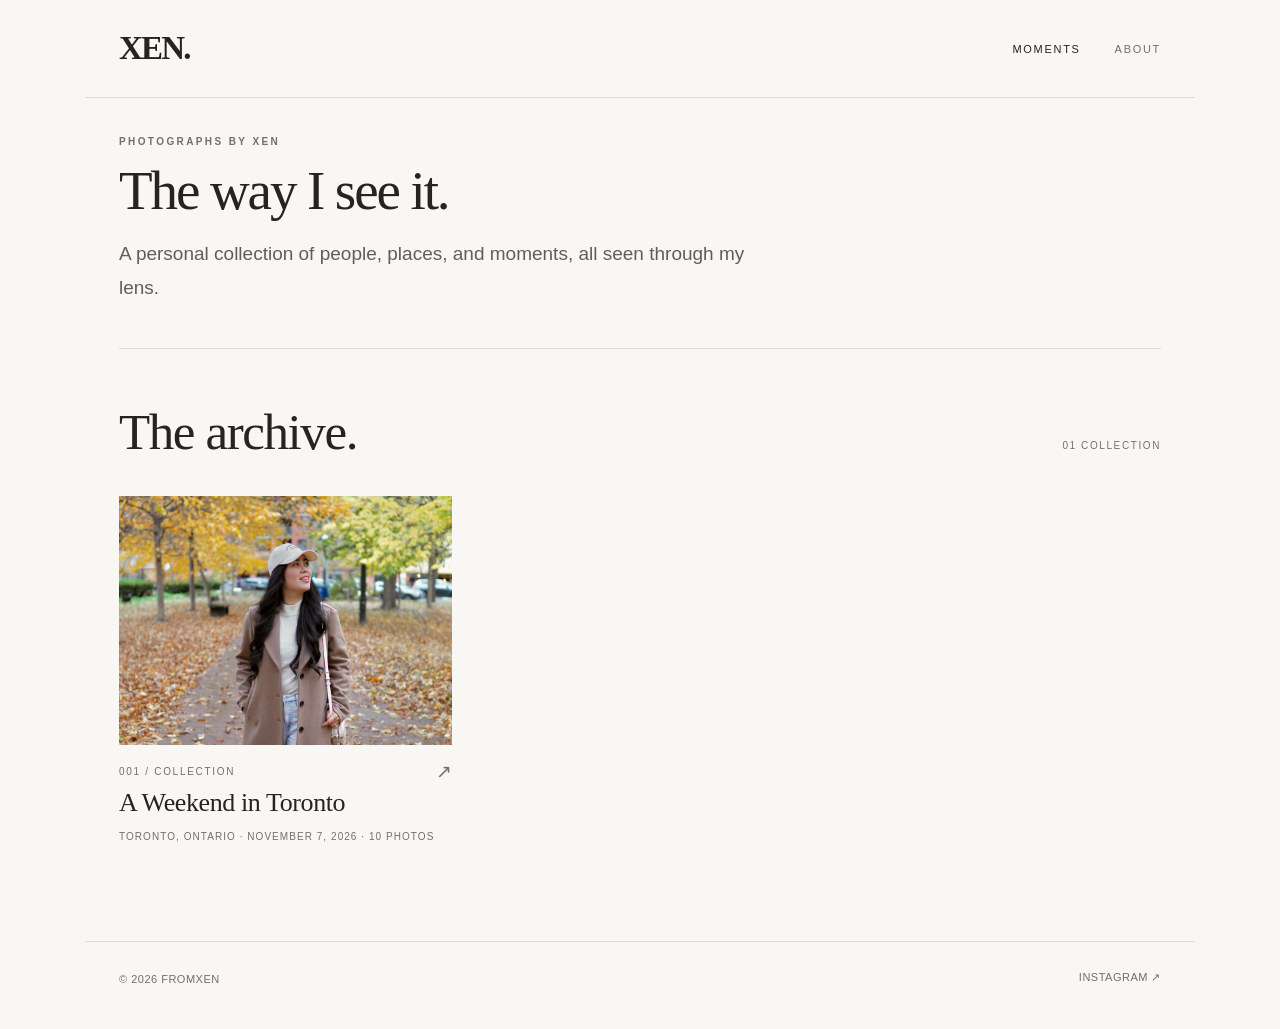
==== index.html @ 3a2e16c0 "Add files via upload" ====
<!doctype html>
<html lang="en"><head><meta charset="utf-8"><meta name="viewport" content="width=device-width, initial-scale=1">
<title>XEN. — A Collection of Moments</title>
<meta name="description" content="A personal collection of people, places, and moments, all seen through my lens.">
<link rel="canonical" href="https://fromxen.github.io/">
<meta property="og:type" content="website">
<meta property="og:site_name" content="FromXen">
<meta property="og:title" content="XEN. — A Collection of Moments">
<meta property="og:description" content="A personal collection of photographs, places, and moments by Xen.">
<meta property="og:url" content="https://fromxen.github.io/">
<meta property="og:image" content="https://fromxen.github.io/photos/xen-portrait.jpeg">
<meta property="og:image:secure_url" content="https://fromxen.github.io/photos/xen-portrait.jpeg">
<meta property="og:image:alt" content="Portrait of Xen outdoors">
<meta name="twitter:card" content="summary_large_image">
<meta name="twitter:image" content="https://fromxen.github.io/photos/xen-portrait.jpeg">
<style>
:root{--paper:#f8f7f3;--ink:#25241f;--muted:#756f67;--line:#dfdcd5;--soft:#ebe8e2}
*{box-sizing:border-box}
html{scroll-behavior:smooth}
body{margin:0;background:var(--paper);color:var(--ink);font-family:Arial,Helvetica,sans-serif;-webkit-font-smoothing:antialiased}
a{color:inherit}
a:focus-visible{outline:2px solid var(--ink);outline-offset:5px}
.site-header,.site-main,.site-footer{width:min(1110px,100%);margin-inline:auto;padding-inline:34px}
.site-header{height:98px;display:flex;align-items:center;justify-content:space-between;border-bottom:1px solid var(--line)}
.logo{font:700 33px/1 Georgia,'Times New Roman',serif;letter-spacing:-1.8px;text-decoration:none}
.nav{display:flex;align-items:center;gap:34px}.nav a{text-decoration:none;text-transform:uppercase;font-size:11px;letter-spacing:1.7px;color:var(--muted);transition:color .2s}.nav a:hover,.nav a[aria-current=page]{color:var(--ink)}
.eyebrow{font-size:10px;letter-spacing:2.4px;text-transform:uppercase;color:var(--muted);font-weight:600}
.hero{padding:38px 0 42px;border-bottom:1px solid var(--line)}.hero h1,.page-head h1{font:normal clamp(38px,4.3vw,56px)/1.13 Georgia,'Times New Roman',serif;letter-spacing:-2.1px;margin:13px 0 15px;max-width:920px}.hero p{font:normal clamp(16px,1.85vw,19px)/1.8 Arial,Helvetica,sans-serif;color:#625e57;max-width:670px;margin:0}
.section{padding:43px 0 95px}.section-head{display:flex;align-items:baseline;justify-content:space-between;gap:16px;margin-bottom:36px}.section-head h2{font:normal clamp(36px,4.3vw,51px)/1.1 Georgia,serif;letter-spacing:-1.4px;margin:12px 0 0}.archive-count{font-size:10px;color:var(--muted);letter-spacing:1.6px;text-transform:uppercase;white-space:nowrap}
.album-grid{display:grid;grid-template-columns:repeat(3,minmax(0,1fr));gap:38px 22px}.album-card{text-decoration:none;display:block;min-width:0}.album-image{width:100%;aspect-ratio:4/3;overflow:hidden;background:var(--soft)}.album-image img{display:block;width:100%;height:100%;object-fit:cover;object-position:center 30%;transition:transform .4s ease,filter .4s ease}.album-card:hover .album-image img{transform:scale(1.018);filter:brightness(.98)}.album-topline{display:flex;justify-content:space-between;align-items:center;margin-top:17px;gap:12px}.album-number{font-size:10px;color:var(--muted);letter-spacing:1.7px}.album-arrow{color:var(--muted);font-size:19px;line-height:1}.album-card h3{font:normal clamp(21px,2.2vw,26px)/1.2 Georgia,serif;letter-spacing:-.4px;margin:6px 0 10px}.meta{font-size:10px;letter-spacing:1.05px;text-transform:uppercase;color:var(--muted);line-height:1.8}
.site-footer{border-top:1px solid var(--line);padding-top:29px;padding-bottom:42px;display:flex;align-items:center;justify-content:space-between;gap:18px;color:var(--muted);font-size:11px;letter-spacing:.5px}.site-footer a{text-decoration:none;border-bottom:1px solid transparent;padding-bottom:2px}.site-footer a:hover{border-color:currentColor}
.page-head{padding:83px 0 55px}.page-head h1{font-size:clamp(49px,6.5vw,78px);margin-bottom:0}.about-layout{display:grid;grid-template-columns:minmax(0,390px) minmax(0,1fr);gap:clamp(32px,7vw,93px);align-items:center;padding-bottom:105px}.portrait{width:100%;display:block;height:auto;object-fit:contain}.about-copy{max-width:490px}.about-copy p{font-size:16px;line-height:1.95;color:#514d47;margin:0 0 23px}.about-copy p:last-child{margin-bottom:0}
.back-link{font-size:11px;letter-spacing:1px;text-decoration:none;color:var(--muted)}.back-link:hover{color:var(--ink)}.album-heading{padding:64px 0 48px}.album-heading .eyebrow{margin-top:39px}.album-heading h1{font:normal clamp(47px,6.4vw,78px)/1.1 Georgia,serif;letter-spacing:-2.7px;margin:17px 0 15px}.album-description{font-size:16px;line-height:1.8;color:#625e57;max-width:690px;margin:20px 0 0}.photo-grid{display:grid;grid-template-columns:repeat(2,minmax(0,1fr));gap:16px;padding:5px 0 100px}.photo-grid figure{margin:0;min-width:0}.photo-grid img{display:block;width:100%;height:auto;object-fit:contain}.gallery-bottom{border-top:1px solid var(--line);padding:28px 0 70px}
@media(min-width:701px) and (max-width:900px){.album-grid{grid-template-columns:repeat(2,minmax(0,1fr))}}
@media(max-width:700px){.site-header,.site-main,.site-footer{padding-inline:20px}.site-header{height:78px}.logo{font-size:29px}.nav{gap:22px}.nav a{font-size:10px;letter-spacing:1.4px}.hero{padding:27px 0 32px}.hero h1{font-size:clamp(31px,8vw,38px);letter-spacing:-1.25px;margin:12px 0 14px}.hero p{font-size:16px;line-height:1.75}.section{padding:35px 0 75px}.section-head{margin-bottom:26px}.section-head h2{font-size:36px}.archive-count{font-size:9px}.album-grid{grid-template-columns:1fr;gap:36px}.album-card h3{font-size:24px}.site-footer{align-items:flex-start;flex-direction:column;gap:13px;padding-bottom:34px}.page-head{padding:67px 0 37px}.page-head h1{letter-spacing:-2px}.about-layout{grid-template-columns:1fr;gap:34px;padding-bottom:76px}.portrait{max-width:410px}.about-copy p{font-size:15px}.album-heading{padding:42px 0 33px}.album-heading .eyebrow{margin-top:34px}.album-heading h1{letter-spacing:-1.7px}.album-description{font-size:15px}.photo-grid{grid-template-columns:minmax(0,1fr);gap:16px;padding-bottom:72px}.gallery-bottom{padding:23px 0 50px}}
@media(prefers-reduced-motion:reduce){html{scroll-behavior:auto}.album-image img{transition:none}}
</style>
</head>
<body><header class="site-header"><a class="logo" href="index.html" aria-label="FromXen homepage">XEN.</a><nav class="nav" aria-label="Main navigation"><a href="index.html#archive" aria-current="page">Moments</a><a href="about.html" >About</a></nav></header><main class="site-main">
<section class="hero" aria-labelledby="intro-heading"><div class="eyebrow">Photographs by Xen</div><h1 id="intro-heading">The way I see it.</h1><p>A personal collection of people, places, and moments, all seen through my lens.</p></section>
<section class="section" id="archive" aria-labelledby="archive-heading"><div class="section-head"><div><h2 id="archive-heading">The archive.</h2></div><span class="archive-count">01 Collection</span></div>
<div class="album-grid">
<!-- To add new collections later, copy one album-card element and update its link, photo, title, date and location. -->
<a class="album-card" href="toronto.html" aria-label="Open A Weekend in Toronto album"><div class="album-image"><img src="photos/Photo%205.jpg" alt="Cover photograph for A Weekend in Toronto" loading="lazy" decoding="async"></div><div class="album-topline"><span class="album-number">001 / COLLECTION</span><span class="album-arrow" aria-hidden="true">↗</span></div><h3>A Weekend in Toronto</h3><div class="meta">Toronto, Ontario · November 7, 2026 · 10 photos</div></a>
</div></section>
</main><footer class="site-footer"><span>© 2026 FROMXEN</span><a href="https://www.instagram.com/xenfams/" target="_blank" rel="noopener noreferrer">INSTAGRAM ↗</a></footer></body></html>
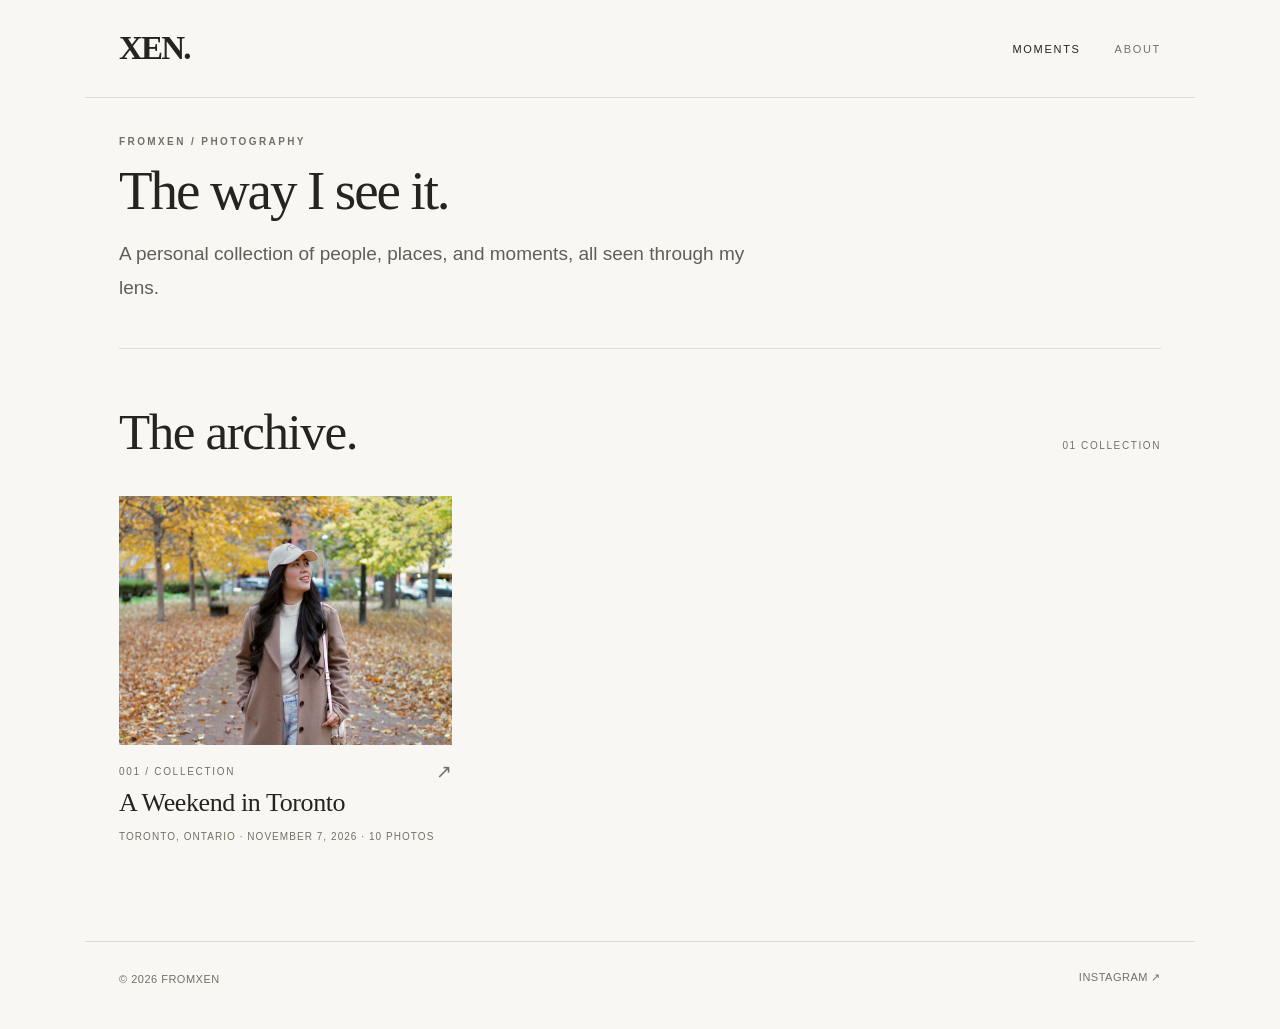
==== commit 5d52a1fc: "Add files via upload" ====
--- a/index.html
+++ b/index.html
@@ -2,6 +2,7 @@
 <html lang="en"><head><meta charset="utf-8"><meta name="viewport" content="width=device-width, initial-scale=1">
 <title>XEN. — A Collection of Moments</title>
 <meta name="description" content="A personal collection of people, places, and moments, all seen through my lens.">
+<link rel="icon" type="image/x-icon" href="favicon.ico?v=1">
 <link rel="canonical" href="https://fromxen.github.io/">
 <meta property="og:type" content="website">
 <meta property="og:site_name" content="FromXen">
@@ -37,7 +38,7 @@
 </style>
 </head>
 <body><header class="site-header"><a class="logo" href="index.html" aria-label="FromXen homepage">XEN.</a><nav class="nav" aria-label="Main navigation"><a href="index.html#archive" aria-current="page">Moments</a><a href="about.html" >About</a></nav></header><main class="site-main">
-<section class="hero" aria-labelledby="intro-heading"><div class="eyebrow">Photographs by Xen</div><h1 id="intro-heading">The way I see it.</h1><p>A personal collection of people, places, and moments, all seen through my lens.</p></section>
+<section class="hero" aria-labelledby="intro-heading"><div class="eyebrow">FromXen / Photography</div><h1 id="intro-heading">The way I see it.</h1><p>A personal collection of people, places, and moments, all seen through my lens.</p></section>
 <section class="section" id="archive" aria-labelledby="archive-heading"><div class="section-head"><div><h2 id="archive-heading">The archive.</h2></div><span class="archive-count">01 Collection</span></div>
 <div class="album-grid">
 <!-- To add new collections later, copy one album-card element and update its link, photo, title, date and location. -->
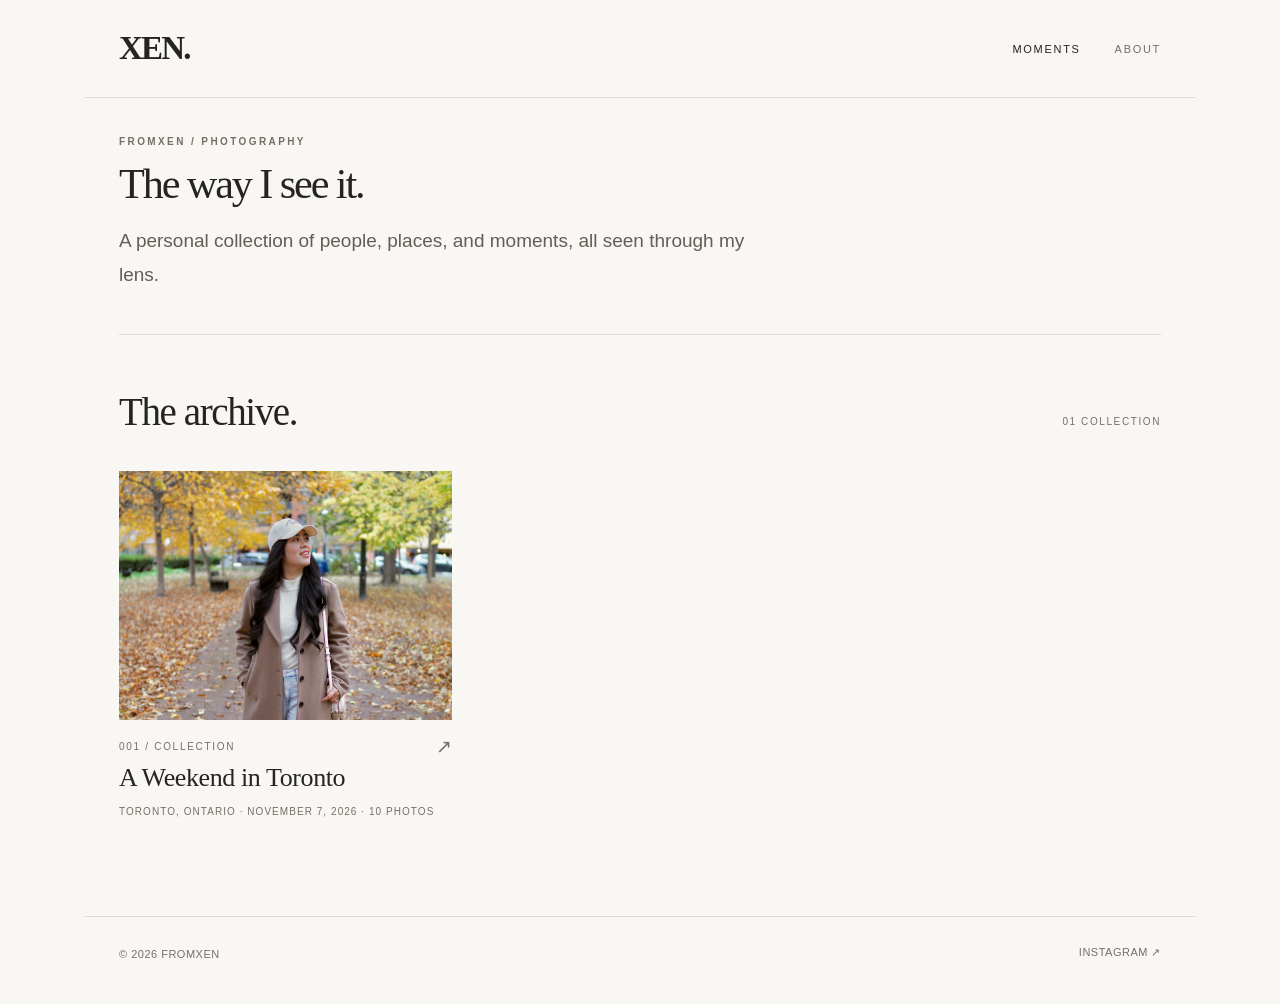
==== commit 2c8884d8: "Add files via upload" ====
--- a/index.html
+++ b/index.html
@@ -26,14 +26,14 @@
 .logo{font:700 33px/1 Georgia,'Times New Roman',serif;letter-spacing:-1.8px;text-decoration:none}
 .nav{display:flex;align-items:center;gap:34px}.nav a{text-decoration:none;text-transform:uppercase;font-size:11px;letter-spacing:1.7px;color:var(--muted);transition:color .2s}.nav a:hover,.nav a[aria-current=page]{color:var(--ink)}
 .eyebrow{font-size:10px;letter-spacing:2.4px;text-transform:uppercase;color:var(--muted);font-weight:600}
-.hero{padding:38px 0 42px;border-bottom:1px solid var(--line)}.hero h1,.page-head h1{font:normal clamp(38px,4.3vw,56px)/1.13 Georgia,'Times New Roman',serif;letter-spacing:-2.1px;margin:13px 0 15px;max-width:920px}.hero p{font:normal clamp(16px,1.85vw,19px)/1.8 Arial,Helvetica,sans-serif;color:#625e57;max-width:670px;margin:0}
-.section{padding:43px 0 95px}.section-head{display:flex;align-items:baseline;justify-content:space-between;gap:16px;margin-bottom:36px}.section-head h2{font:normal clamp(36px,4.3vw,51px)/1.1 Georgia,serif;letter-spacing:-1.4px;margin:12px 0 0}.archive-count{font-size:10px;color:var(--muted);letter-spacing:1.6px;text-transform:uppercase;white-space:nowrap}
+.hero{padding:38px 0 42px;border-bottom:1px solid var(--line)}.hero h1,.page-head h1{font:normal clamp(34px,3.3vw,44px)/1.15 Georgia,'Times New Roman',serif;letter-spacing:-2.1px;margin:13px 0 15px;max-width:920px}.hero p{font:normal clamp(16px,1.85vw,19px)/1.8 Arial,Helvetica,sans-serif;color:#625e57;max-width:670px;margin:0}
+.section{padding:43px 0 95px}.section-head{display:flex;align-items:baseline;justify-content:space-between;gap:16px;margin-bottom:36px}.section-head h2{font:normal clamp(30px,3.1vw,39px)/1.15 Georgia,serif;letter-spacing:-1.4px;margin:12px 0 0}.archive-count{font-size:10px;color:var(--muted);letter-spacing:1.6px;text-transform:uppercase;white-space:nowrap}
 .album-grid{display:grid;grid-template-columns:repeat(3,minmax(0,1fr));gap:38px 22px}.album-card{text-decoration:none;display:block;min-width:0}.album-image{width:100%;aspect-ratio:4/3;overflow:hidden;background:var(--soft)}.album-image img{display:block;width:100%;height:100%;object-fit:cover;object-position:center 30%;transition:transform .4s ease,filter .4s ease}.album-card:hover .album-image img{transform:scale(1.018);filter:brightness(.98)}.album-topline{display:flex;justify-content:space-between;align-items:center;margin-top:17px;gap:12px}.album-number{font-size:10px;color:var(--muted);letter-spacing:1.7px}.album-arrow{color:var(--muted);font-size:19px;line-height:1}.album-card h3{font:normal clamp(21px,2.2vw,26px)/1.2 Georgia,serif;letter-spacing:-.4px;margin:6px 0 10px}.meta{font-size:10px;letter-spacing:1.05px;text-transform:uppercase;color:var(--muted);line-height:1.8}
 .site-footer{border-top:1px solid var(--line);padding-top:29px;padding-bottom:42px;display:flex;align-items:center;justify-content:space-between;gap:18px;color:var(--muted);font-size:11px;letter-spacing:.5px}.site-footer a{text-decoration:none;border-bottom:1px solid transparent;padding-bottom:2px}.site-footer a:hover{border-color:currentColor}
 .page-head{padding:83px 0 55px}.page-head h1{font-size:clamp(49px,6.5vw,78px);margin-bottom:0}.about-layout{display:grid;grid-template-columns:minmax(0,390px) minmax(0,1fr);gap:clamp(32px,7vw,93px);align-items:center;padding-bottom:105px}.portrait{width:100%;display:block;height:auto;object-fit:contain}.about-copy{max-width:490px}.about-copy p{font-size:16px;line-height:1.95;color:#514d47;margin:0 0 23px}.about-copy p:last-child{margin-bottom:0}
 .back-link{font-size:11px;letter-spacing:1px;text-decoration:none;color:var(--muted)}.back-link:hover{color:var(--ink)}.album-heading{padding:64px 0 48px}.album-heading .eyebrow{margin-top:39px}.album-heading h1{font:normal clamp(47px,6.4vw,78px)/1.1 Georgia,serif;letter-spacing:-2.7px;margin:17px 0 15px}.album-description{font-size:16px;line-height:1.8;color:#625e57;max-width:690px;margin:20px 0 0}.photo-grid{display:grid;grid-template-columns:repeat(2,minmax(0,1fr));gap:16px;padding:5px 0 100px}.photo-grid figure{margin:0;min-width:0}.photo-grid img{display:block;width:100%;height:auto;object-fit:contain}.gallery-bottom{border-top:1px solid var(--line);padding:28px 0 70px}
 @media(min-width:701px) and (max-width:900px){.album-grid{grid-template-columns:repeat(2,minmax(0,1fr))}}
-@media(max-width:700px){.site-header,.site-main,.site-footer{padding-inline:20px}.site-header{height:78px}.logo{font-size:29px}.nav{gap:22px}.nav a{font-size:10px;letter-spacing:1.4px}.hero{padding:27px 0 32px}.hero h1{font-size:clamp(31px,8vw,38px);letter-spacing:-1.25px;margin:12px 0 14px}.hero p{font-size:16px;line-height:1.75}.section{padding:35px 0 75px}.section-head{margin-bottom:26px}.section-head h2{font-size:36px}.archive-count{font-size:9px}.album-grid{grid-template-columns:1fr;gap:36px}.album-card h3{font-size:24px}.site-footer{align-items:flex-start;flex-direction:column;gap:13px;padding-bottom:34px}.page-head{padding:67px 0 37px}.page-head h1{letter-spacing:-2px}.about-layout{grid-template-columns:1fr;gap:34px;padding-bottom:76px}.portrait{max-width:410px}.about-copy p{font-size:15px}.album-heading{padding:42px 0 33px}.album-heading .eyebrow{margin-top:34px}.album-heading h1{letter-spacing:-1.7px}.album-description{font-size:15px}.photo-grid{grid-template-columns:minmax(0,1fr);gap:16px;padding-bottom:72px}.gallery-bottom{padding:23px 0 50px}}
+@media(max-width:700px){.site-header,.site-main,.site-footer{padding-inline:20px}.site-header{height:78px}.logo{font-size:29px}.nav{gap:22px}.nav a{font-size:10px;letter-spacing:1.4px}.hero{padding:27px 0 32px}.hero h1{font-size:clamp(28px,7.5vw,34px);letter-spacing:-1.25px;margin:12px 0 14px}.hero p{font-size:16px;line-height:1.75}.section{padding:35px 0 75px}.section-head{margin-bottom:26px}.section-head h2{font-size:30px}.archive-count{font-size:9px}.album-grid{grid-template-columns:1fr;gap:36px}.album-card h3{font-size:24px}.site-footer{align-items:flex-start;flex-direction:column;gap:13px;padding-bottom:34px}.page-head{padding:67px 0 37px}.page-head h1{letter-spacing:-2px}.about-layout{grid-template-columns:1fr;gap:34px;padding-bottom:76px}.portrait{max-width:410px}.about-copy p{font-size:15px}.album-heading{padding:42px 0 33px}.album-heading .eyebrow{margin-top:34px}.album-heading h1{letter-spacing:-1.7px}.album-description{font-size:15px}.photo-grid{grid-template-columns:minmax(0,1fr);gap:16px;padding-bottom:72px}.gallery-bottom{padding:23px 0 50px}}
 @media(prefers-reduced-motion:reduce){html{scroll-behavior:auto}.album-image img{transition:none}}
 </style>
 </head>
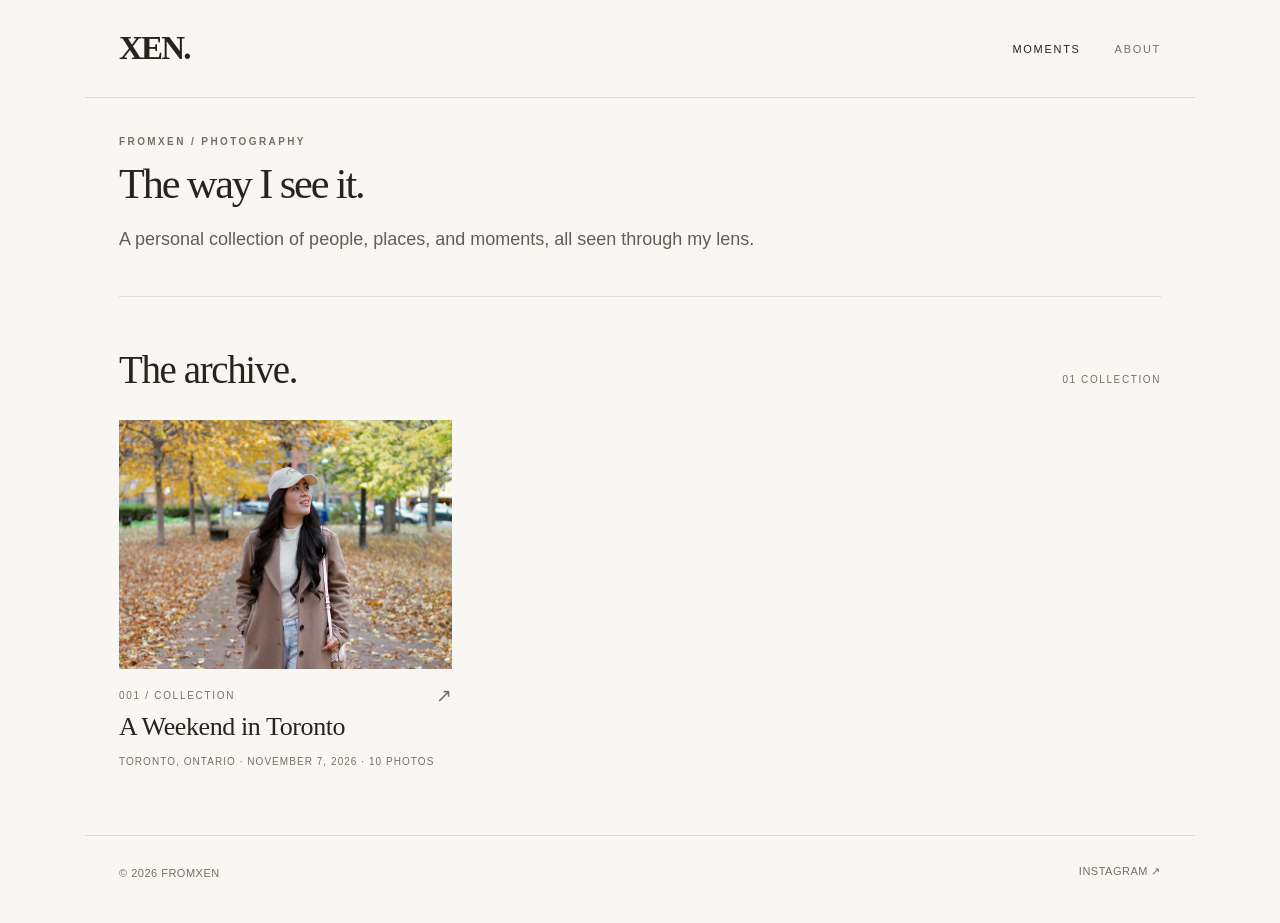
==== commit 16ed0ec5: "Add files via upload" ====
--- a/index.html
+++ b/index.html
@@ -26,14 +26,14 @@
 .logo{font:700 33px/1 Georgia,'Times New Roman',serif;letter-spacing:-1.8px;text-decoration:none}
 .nav{display:flex;align-items:center;gap:34px}.nav a{text-decoration:none;text-transform:uppercase;font-size:11px;letter-spacing:1.7px;color:var(--muted);transition:color .2s}.nav a:hover,.nav a[aria-current=page]{color:var(--ink)}
 .eyebrow{font-size:10px;letter-spacing:2.4px;text-transform:uppercase;color:var(--muted);font-weight:600}
-.hero{padding:38px 0 42px;border-bottom:1px solid var(--line)}.hero h1,.page-head h1{font:normal clamp(34px,3.3vw,44px)/1.15 Georgia,'Times New Roman',serif;letter-spacing:-2.1px;margin:13px 0 15px;max-width:920px}.hero p{font:normal clamp(16px,1.85vw,19px)/1.8 Arial,Helvetica,sans-serif;color:#625e57;max-width:670px;margin:0}
-.section{padding:43px 0 95px}.section-head{display:flex;align-items:baseline;justify-content:space-between;gap:16px;margin-bottom:36px}.section-head h2{font:normal clamp(30px,3.1vw,39px)/1.15 Georgia,serif;letter-spacing:-1.4px;margin:12px 0 0}.archive-count{font-size:10px;color:var(--muted);letter-spacing:1.6px;text-transform:uppercase;white-space:nowrap}
+.hero{padding:38px 0 42px;border-bottom:1px solid var(--line)}.hero h1,.page-head h1{font:normal clamp(34px,3.3vw,44px)/1.15 Georgia,'Times New Roman',serif;letter-spacing:-2.1px;margin:13px 0 15px;max-width:920px}.hero p{font:normal clamp(16px,1.85vw,18px)/1.7 Arial,Helvetica,sans-serif;color:#625e57;max-width:760px;margin:0}
+.section{padding:39px 0 64px}.section-head{display:flex;align-items:baseline;justify-content:space-between;gap:16px;margin-bottom:27px}.section-head h2{font:normal clamp(30px,3.1vw,39px)/1.15 Georgia,serif;letter-spacing:-1.4px;margin:12px 0 0}.archive-count{font-size:10px;color:var(--muted);letter-spacing:1.6px;text-transform:uppercase;white-space:nowrap}
 .album-grid{display:grid;grid-template-columns:repeat(3,minmax(0,1fr));gap:38px 22px}.album-card{text-decoration:none;display:block;min-width:0}.album-image{width:100%;aspect-ratio:4/3;overflow:hidden;background:var(--soft)}.album-image img{display:block;width:100%;height:100%;object-fit:cover;object-position:center 30%;transition:transform .4s ease,filter .4s ease}.album-card:hover .album-image img{transform:scale(1.018);filter:brightness(.98)}.album-topline{display:flex;justify-content:space-between;align-items:center;margin-top:17px;gap:12px}.album-number{font-size:10px;color:var(--muted);letter-spacing:1.7px}.album-arrow{color:var(--muted);font-size:19px;line-height:1}.album-card h3{font:normal clamp(21px,2.2vw,26px)/1.2 Georgia,serif;letter-spacing:-.4px;margin:6px 0 10px}.meta{font-size:10px;letter-spacing:1.05px;text-transform:uppercase;color:var(--muted);line-height:1.8}
 .site-footer{border-top:1px solid var(--line);padding-top:29px;padding-bottom:42px;display:flex;align-items:center;justify-content:space-between;gap:18px;color:var(--muted);font-size:11px;letter-spacing:.5px}.site-footer a{text-decoration:none;border-bottom:1px solid transparent;padding-bottom:2px}.site-footer a:hover{border-color:currentColor}
-.page-head{padding:83px 0 55px}.page-head h1{font-size:clamp(49px,6.5vw,78px);margin-bottom:0}.about-layout{display:grid;grid-template-columns:minmax(0,390px) minmax(0,1fr);gap:clamp(32px,7vw,93px);align-items:center;padding-bottom:105px}.portrait{width:100%;display:block;height:auto;object-fit:contain}.about-copy{max-width:490px}.about-copy p{font-size:16px;line-height:1.95;color:#514d47;margin:0 0 23px}.about-copy p:last-child{margin-bottom:0}
-.back-link{font-size:11px;letter-spacing:1px;text-decoration:none;color:var(--muted)}.back-link:hover{color:var(--ink)}.album-heading{padding:64px 0 48px}.album-heading .eyebrow{margin-top:39px}.album-heading h1{font:normal clamp(47px,6.4vw,78px)/1.1 Georgia,serif;letter-spacing:-2.7px;margin:17px 0 15px}.album-description{font-size:16px;line-height:1.8;color:#625e57;max-width:690px;margin:20px 0 0}.photo-grid{display:grid;grid-template-columns:repeat(2,minmax(0,1fr));gap:16px;padding:5px 0 100px}.photo-grid figure{margin:0;min-width:0}.photo-grid img{display:block;width:100%;height:auto;object-fit:contain}.gallery-bottom{border-top:1px solid var(--line);padding:28px 0 70px}
+.page-head{padding:38px 0 26px}.page-head h1{font-size:clamp(34px,3.3vw,44px);letter-spacing:-1.5px;margin-bottom:0}.about-layout{display:grid;grid-template-columns:minmax(0,350px) minmax(0,1fr);gap:clamp(34px,5vw,68px);align-items:start;padding-bottom:66px}.portrait{width:100%;display:block;height:auto;object-fit:contain}.about-copy{max-width:490px;padding-top:8px}.about-copy p{font-size:16px;line-height:1.8;color:#514d47;margin:0 0 22px}.about-copy p:last-child{margin-bottom:0}
+.back-link{font-size:11px;letter-spacing:1px;text-decoration:none;color:var(--muted)}.back-link:hover{color:var(--ink)}.album-heading{padding:40px 0 31px}.album-heading .eyebrow{margin-top:30px}.album-heading h1{font:normal clamp(34px,3.3vw,44px)/1.15 Georgia,serif;letter-spacing:-1.5px;margin:12px 0 13px}.album-description{font-size:16px;line-height:1.75;color:#625e57;max-width:690px;margin:16px 0 0}.photo-grid{display:grid;grid-template-columns:repeat(2,minmax(0,1fr));gap:16px;padding:5px 0 66px}.photo-grid figure{margin:0;min-width:0}.photo-grid img{display:block;width:100%;height:auto;object-fit:contain}.gallery-bottom{border-top:1px solid var(--line);padding:28px 0 70px}
 @media(min-width:701px) and (max-width:900px){.album-grid{grid-template-columns:repeat(2,minmax(0,1fr))}}
-@media(max-width:700px){.site-header,.site-main,.site-footer{padding-inline:20px}.site-header{height:78px}.logo{font-size:29px}.nav{gap:22px}.nav a{font-size:10px;letter-spacing:1.4px}.hero{padding:27px 0 32px}.hero h1{font-size:clamp(28px,7.5vw,34px);letter-spacing:-1.25px;margin:12px 0 14px}.hero p{font-size:16px;line-height:1.75}.section{padding:35px 0 75px}.section-head{margin-bottom:26px}.section-head h2{font-size:30px}.archive-count{font-size:9px}.album-grid{grid-template-columns:1fr;gap:36px}.album-card h3{font-size:24px}.site-footer{align-items:flex-start;flex-direction:column;gap:13px;padding-bottom:34px}.page-head{padding:67px 0 37px}.page-head h1{letter-spacing:-2px}.about-layout{grid-template-columns:1fr;gap:34px;padding-bottom:76px}.portrait{max-width:410px}.about-copy p{font-size:15px}.album-heading{padding:42px 0 33px}.album-heading .eyebrow{margin-top:34px}.album-heading h1{letter-spacing:-1.7px}.album-description{font-size:15px}.photo-grid{grid-template-columns:minmax(0,1fr);gap:16px;padding-bottom:72px}.gallery-bottom{padding:23px 0 50px}}
+@media(max-width:700px){.site-header,.site-main,.site-footer{padding-inline:20px}.site-header{height:78px}.logo{font-size:29px}.nav{gap:22px}.nav a{font-size:10px;letter-spacing:1.4px}.hero{padding:27px 0 32px}.hero h1{font-size:clamp(28px,7.5vw,34px);letter-spacing:-1.25px;margin:12px 0 14px}.hero p{font-size:16px;line-height:1.75}.section{padding:32px 0 57px}.section-head{margin-bottom:23px}.section-head h2{font-size:30px}.archive-count{font-size:9px}.album-grid{grid-template-columns:1fr;gap:36px}.album-card h3{font-size:24px}.site-footer{align-items:flex-start;flex-direction:column;gap:13px;padding-bottom:34px}.page-head{padding:29px 0 24px}.page-head h1{font-size:clamp(29px,7vw,34px);letter-spacing:-1px}.about-layout{grid-template-columns:1fr;gap:25px;padding-bottom:53px}.portrait{max-width:390px}.about-copy{padding-top:0}.about-copy p{font-size:15px}.album-heading{padding:30px 0 25px}.album-heading .eyebrow{margin-top:26px}.album-heading h1{font-size:clamp(29px,7vw,35px);letter-spacing:-1px}.album-description{font-size:15px}.photo-grid{grid-template-columns:minmax(0,1fr);gap:16px;padding-bottom:53px}.gallery-bottom{padding:23px 0 50px}}
 @media(prefers-reduced-motion:reduce){html{scroll-behavior:auto}.album-image img{transition:none}}
 </style>
 </head>
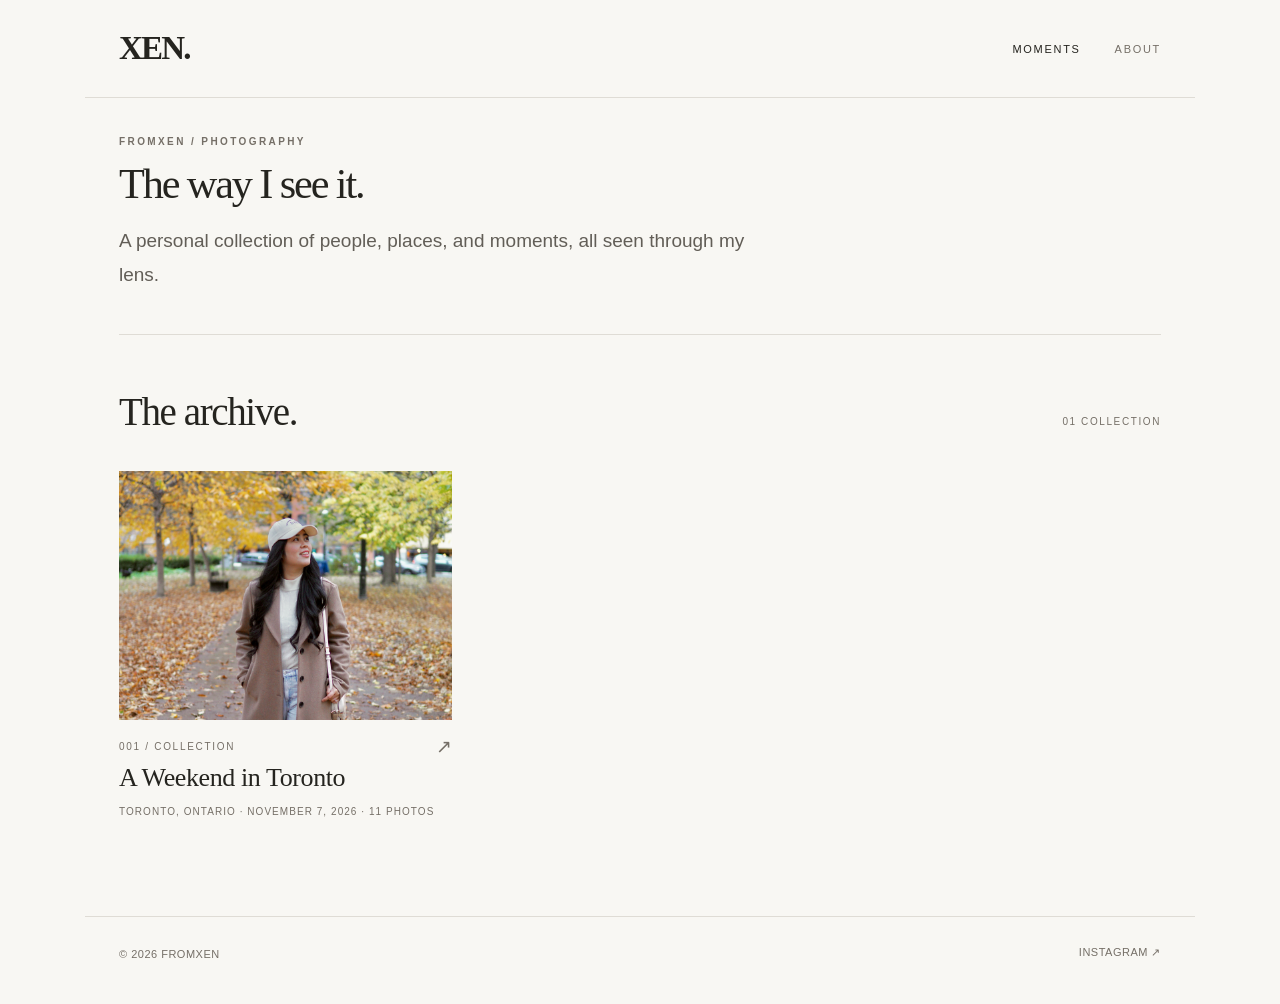
==== commit a715c920: "Add files via upload" ====
--- a/index.html
+++ b/index.html
@@ -26,14 +26,14 @@
 .logo{font:700 33px/1 Georgia,'Times New Roman',serif;letter-spacing:-1.8px;text-decoration:none}
 .nav{display:flex;align-items:center;gap:34px}.nav a{text-decoration:none;text-transform:uppercase;font-size:11px;letter-spacing:1.7px;color:var(--muted);transition:color .2s}.nav a:hover,.nav a[aria-current=page]{color:var(--ink)}
 .eyebrow{font-size:10px;letter-spacing:2.4px;text-transform:uppercase;color:var(--muted);font-weight:600}
-.hero{padding:38px 0 42px;border-bottom:1px solid var(--line)}.hero h1,.page-head h1{font:normal clamp(34px,3.3vw,44px)/1.15 Georgia,'Times New Roman',serif;letter-spacing:-2.1px;margin:13px 0 15px;max-width:920px}.hero p{font:normal clamp(16px,1.85vw,18px)/1.7 Arial,Helvetica,sans-serif;color:#625e57;max-width:760px;margin:0}
-.section{padding:39px 0 64px}.section-head{display:flex;align-items:baseline;justify-content:space-between;gap:16px;margin-bottom:27px}.section-head h2{font:normal clamp(30px,3.1vw,39px)/1.15 Georgia,serif;letter-spacing:-1.4px;margin:12px 0 0}.archive-count{font-size:10px;color:var(--muted);letter-spacing:1.6px;text-transform:uppercase;white-space:nowrap}
+.hero{padding:38px 0 42px;border-bottom:1px solid var(--line)}.hero h1,.page-head h1{font:normal clamp(34px,3.3vw,44px)/1.15 Georgia,'Times New Roman',serif;letter-spacing:-2.1px;margin:13px 0 15px;max-width:920px}.hero p{font:normal clamp(16px,1.85vw,19px)/1.8 Arial,Helvetica,sans-serif;color:#625e57;max-width:670px;margin:0}
+.section{padding:43px 0 95px}.section-head{display:flex;align-items:baseline;justify-content:space-between;gap:16px;margin-bottom:36px}.section-head h2{font:normal clamp(30px,3.1vw,39px)/1.15 Georgia,serif;letter-spacing:-1.4px;margin:12px 0 0}.archive-count{font-size:10px;color:var(--muted);letter-spacing:1.6px;text-transform:uppercase;white-space:nowrap}
 .album-grid{display:grid;grid-template-columns:repeat(3,minmax(0,1fr));gap:38px 22px}.album-card{text-decoration:none;display:block;min-width:0}.album-image{width:100%;aspect-ratio:4/3;overflow:hidden;background:var(--soft)}.album-image img{display:block;width:100%;height:100%;object-fit:cover;object-position:center 30%;transition:transform .4s ease,filter .4s ease}.album-card:hover .album-image img{transform:scale(1.018);filter:brightness(.98)}.album-topline{display:flex;justify-content:space-between;align-items:center;margin-top:17px;gap:12px}.album-number{font-size:10px;color:var(--muted);letter-spacing:1.7px}.album-arrow{color:var(--muted);font-size:19px;line-height:1}.album-card h3{font:normal clamp(21px,2.2vw,26px)/1.2 Georgia,serif;letter-spacing:-.4px;margin:6px 0 10px}.meta{font-size:10px;letter-spacing:1.05px;text-transform:uppercase;color:var(--muted);line-height:1.8}
 .site-footer{border-top:1px solid var(--line);padding-top:29px;padding-bottom:42px;display:flex;align-items:center;justify-content:space-between;gap:18px;color:var(--muted);font-size:11px;letter-spacing:.5px}.site-footer a{text-decoration:none;border-bottom:1px solid transparent;padding-bottom:2px}.site-footer a:hover{border-color:currentColor}
-.page-head{padding:38px 0 26px}.page-head h1{font-size:clamp(34px,3.3vw,44px);letter-spacing:-1.5px;margin-bottom:0}.about-layout{display:grid;grid-template-columns:minmax(0,350px) minmax(0,1fr);gap:clamp(34px,5vw,68px);align-items:start;padding-bottom:66px}.portrait{width:100%;display:block;height:auto;object-fit:contain}.about-copy{max-width:490px;padding-top:8px}.about-copy p{font-size:16px;line-height:1.8;color:#514d47;margin:0 0 22px}.about-copy p:last-child{margin-bottom:0}
-.back-link{font-size:11px;letter-spacing:1px;text-decoration:none;color:var(--muted)}.back-link:hover{color:var(--ink)}.album-heading{padding:40px 0 31px}.album-heading .eyebrow{margin-top:30px}.album-heading h1{font:normal clamp(34px,3.3vw,44px)/1.15 Georgia,serif;letter-spacing:-1.5px;margin:12px 0 13px}.album-description{font-size:16px;line-height:1.75;color:#625e57;max-width:690px;margin:16px 0 0}.photo-grid{display:grid;grid-template-columns:repeat(2,minmax(0,1fr));gap:16px;padding:5px 0 66px}.photo-grid figure{margin:0;min-width:0}.photo-grid img{display:block;width:100%;height:auto;object-fit:contain}.gallery-bottom{border-top:1px solid var(--line);padding:28px 0 70px}
+.page-head{padding:83px 0 55px}.page-head h1{font-size:clamp(49px,6.5vw,78px);margin-bottom:0}.about-layout{display:grid;grid-template-columns:minmax(0,390px) minmax(0,1fr);gap:clamp(32px,7vw,93px);align-items:center;padding-bottom:105px}.portrait{width:100%;display:block;height:auto;object-fit:contain}.about-copy{max-width:490px}.about-copy p{font-size:16px;line-height:1.95;color:#514d47;margin:0 0 23px}.about-copy p:last-child{margin-bottom:0}
+.back-link{font-size:11px;letter-spacing:1px;text-decoration:none;color:var(--muted)}.back-link:hover{color:var(--ink)}.album-heading{padding:64px 0 48px}.album-heading .eyebrow{margin-top:39px}.album-heading h1{font:normal clamp(47px,6.4vw,78px)/1.1 Georgia,serif;letter-spacing:-2.7px;margin:17px 0 15px}.album-description{font-size:16px;line-height:1.8;color:#625e57;max-width:690px;margin:20px 0 0}.photo-grid{display:grid;grid-template-columns:repeat(2,minmax(0,1fr));gap:16px;padding:5px 0 100px}.photo-grid figure{margin:0;min-width:0}.photo-grid img{display:block;width:100%;height:auto;object-fit:contain}.gallery-bottom{border-top:1px solid var(--line);padding:28px 0 70px}
 @media(min-width:701px) and (max-width:900px){.album-grid{grid-template-columns:repeat(2,minmax(0,1fr))}}
-@media(max-width:700px){.site-header,.site-main,.site-footer{padding-inline:20px}.site-header{height:78px}.logo{font-size:29px}.nav{gap:22px}.nav a{font-size:10px;letter-spacing:1.4px}.hero{padding:27px 0 32px}.hero h1{font-size:clamp(28px,7.5vw,34px);letter-spacing:-1.25px;margin:12px 0 14px}.hero p{font-size:16px;line-height:1.75}.section{padding:32px 0 57px}.section-head{margin-bottom:23px}.section-head h2{font-size:30px}.archive-count{font-size:9px}.album-grid{grid-template-columns:1fr;gap:36px}.album-card h3{font-size:24px}.site-footer{align-items:flex-start;flex-direction:column;gap:13px;padding-bottom:34px}.page-head{padding:29px 0 24px}.page-head h1{font-size:clamp(29px,7vw,34px);letter-spacing:-1px}.about-layout{grid-template-columns:1fr;gap:25px;padding-bottom:53px}.portrait{max-width:390px}.about-copy{padding-top:0}.about-copy p{font-size:15px}.album-heading{padding:30px 0 25px}.album-heading .eyebrow{margin-top:26px}.album-heading h1{font-size:clamp(29px,7vw,35px);letter-spacing:-1px}.album-description{font-size:15px}.photo-grid{grid-template-columns:minmax(0,1fr);gap:16px;padding-bottom:53px}.gallery-bottom{padding:23px 0 50px}}
+@media(max-width:700px){.site-header,.site-main,.site-footer{padding-inline:20px}.site-header{height:78px}.logo{font-size:29px}.nav{gap:22px}.nav a{font-size:10px;letter-spacing:1.4px}.hero{padding:27px 0 32px}.hero h1{font-size:clamp(28px,7.5vw,34px);letter-spacing:-1.25px;margin:12px 0 14px}.hero p{font-size:16px;line-height:1.75}.section{padding:35px 0 75px}.section-head{margin-bottom:26px}.section-head h2{font-size:30px}.archive-count{font-size:9px}.album-grid{grid-template-columns:1fr;gap:36px}.album-card h3{font-size:24px}.site-footer{align-items:flex-start;flex-direction:column;gap:13px;padding-bottom:34px}.page-head{padding:67px 0 37px}.page-head h1{letter-spacing:-2px}.about-layout{grid-template-columns:1fr;gap:34px;padding-bottom:76px}.portrait{max-width:410px}.about-copy p{font-size:15px}.album-heading{padding:42px 0 33px}.album-heading .eyebrow{margin-top:34px}.album-heading h1{letter-spacing:-1.7px}.album-description{font-size:15px}.photo-grid{grid-template-columns:minmax(0,1fr);gap:16px;padding-bottom:72px}.gallery-bottom{padding:23px 0 50px}}
 @media(prefers-reduced-motion:reduce){html{scroll-behavior:auto}.album-image img{transition:none}}
 </style>
 </head>
@@ -42,6 +42,6 @@
 <section class="section" id="archive" aria-labelledby="archive-heading"><div class="section-head"><div><h2 id="archive-heading">The archive.</h2></div><span class="archive-count">01 Collection</span></div>
 <div class="album-grid">
 <!-- To add new collections later, copy one album-card element and update its link, photo, title, date and location. -->
-<a class="album-card" href="toronto.html" aria-label="Open A Weekend in Toronto album"><div class="album-image"><img src="photos/Photo%205.jpg" alt="Cover photograph for A Weekend in Toronto" loading="lazy" decoding="async"></div><div class="album-topline"><span class="album-number">001 / COLLECTION</span><span class="album-arrow" aria-hidden="true">↗</span></div><h3>A Weekend in Toronto</h3><div class="meta">Toronto, Ontario · November 7, 2026 · 10 photos</div></a>
+<a class="album-card" href="toronto.html" aria-label="Open A Weekend in Toronto album"><div class="album-image"><img src="photos/Photo%205.jpg" alt="Cover photograph for A Weekend in Toronto" loading="lazy" decoding="async"></div><div class="album-topline"><span class="album-number">001 / COLLECTION</span><span class="album-arrow" aria-hidden="true">↗</span></div><h3>A Weekend in Toronto</h3><div class="meta">Toronto, Ontario · November 7, 2026 · 11 photos</div></a>
 </div></section>
 </main><footer class="site-footer"><span>© 2026 FROMXEN</span><a href="https://www.instagram.com/xenfams/" target="_blank" rel="noopener noreferrer">INSTAGRAM ↗</a></footer></body></html>
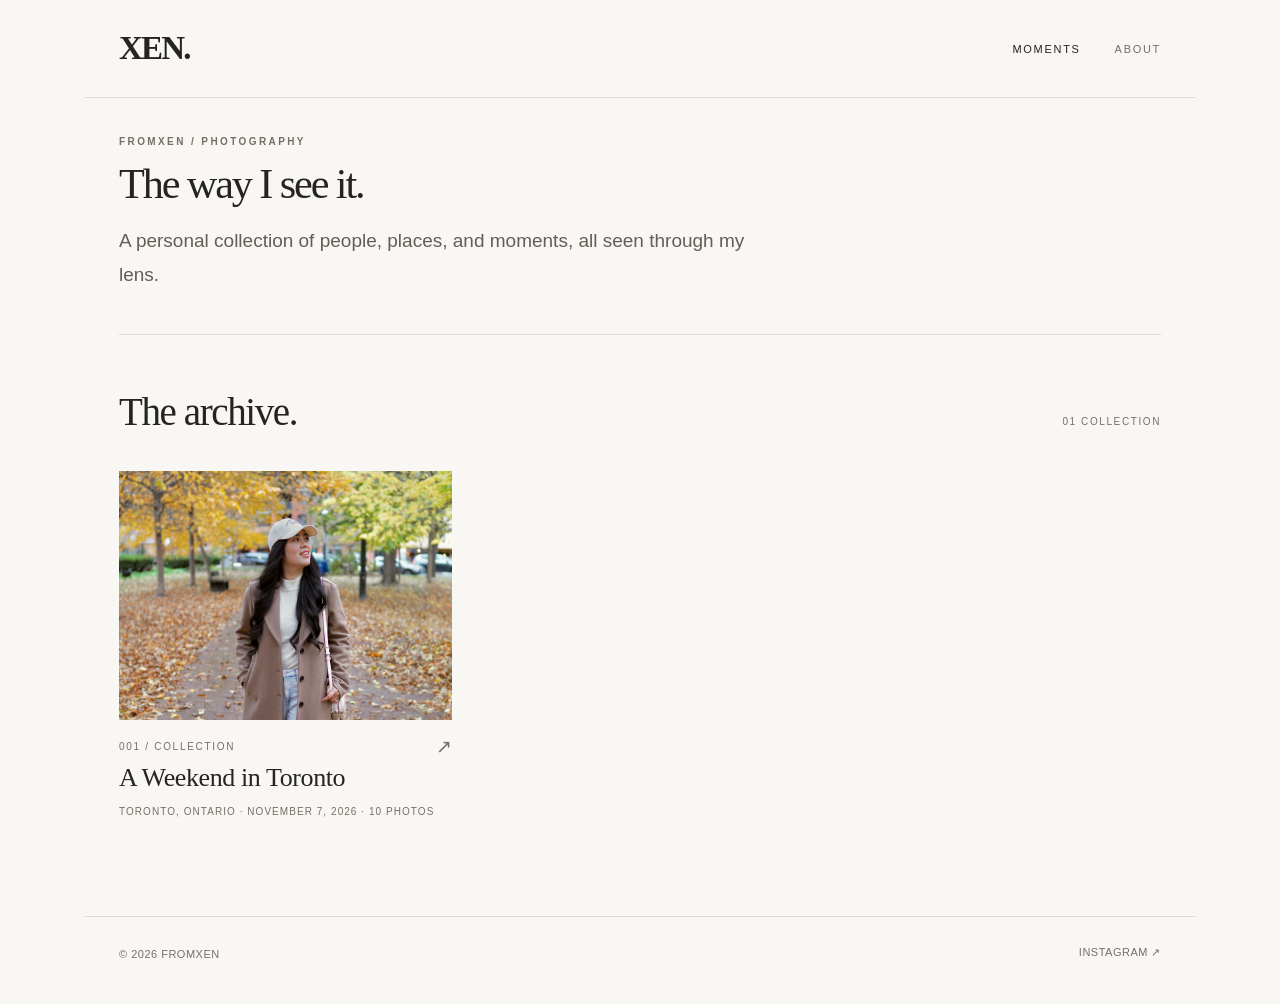
==== commit 92666c51: "Add files via upload" ====
--- a/index.html
+++ b/index.html
@@ -42,6 +42,6 @@
 <section class="section" id="archive" aria-labelledby="archive-heading"><div class="section-head"><div><h2 id="archive-heading">The archive.</h2></div><span class="archive-count">01 Collection</span></div>
 <div class="album-grid">
 <!-- To add new collections later, copy one album-card element and update its link, photo, title, date and location. -->
-<a class="album-card" href="toronto.html" aria-label="Open A Weekend in Toronto album"><div class="album-image"><img src="photos/Photo%205.jpg" alt="Cover photograph for A Weekend in Toronto" loading="lazy" decoding="async"></div><div class="album-topline"><span class="album-number">001 / COLLECTION</span><span class="album-arrow" aria-hidden="true">↗</span></div><h3>A Weekend in Toronto</h3><div class="meta">Toronto, Ontario · November 7, 2026 · 11 photos</div></a>
+<a class="album-card" href="toronto.html" aria-label="Open A Weekend in Toronto album"><div class="album-image"><img src="photos/collection-001/Photo%205.jpg" alt="Cover photograph for A Weekend in Toronto" loading="lazy" decoding="async"></div><div class="album-topline"><span class="album-number">001 / COLLECTION</span><span class="album-arrow" aria-hidden="true">↗</span></div><h3>A Weekend in Toronto</h3><div class="meta">Toronto, Ontario · November 7, 2026 · 10 photos</div></a>
 </div></section>
 </main><footer class="site-footer"><span>© 2026 FROMXEN</span><a href="https://www.instagram.com/xenfams/" target="_blank" rel="noopener noreferrer">INSTAGRAM ↗</a></footer></body></html>
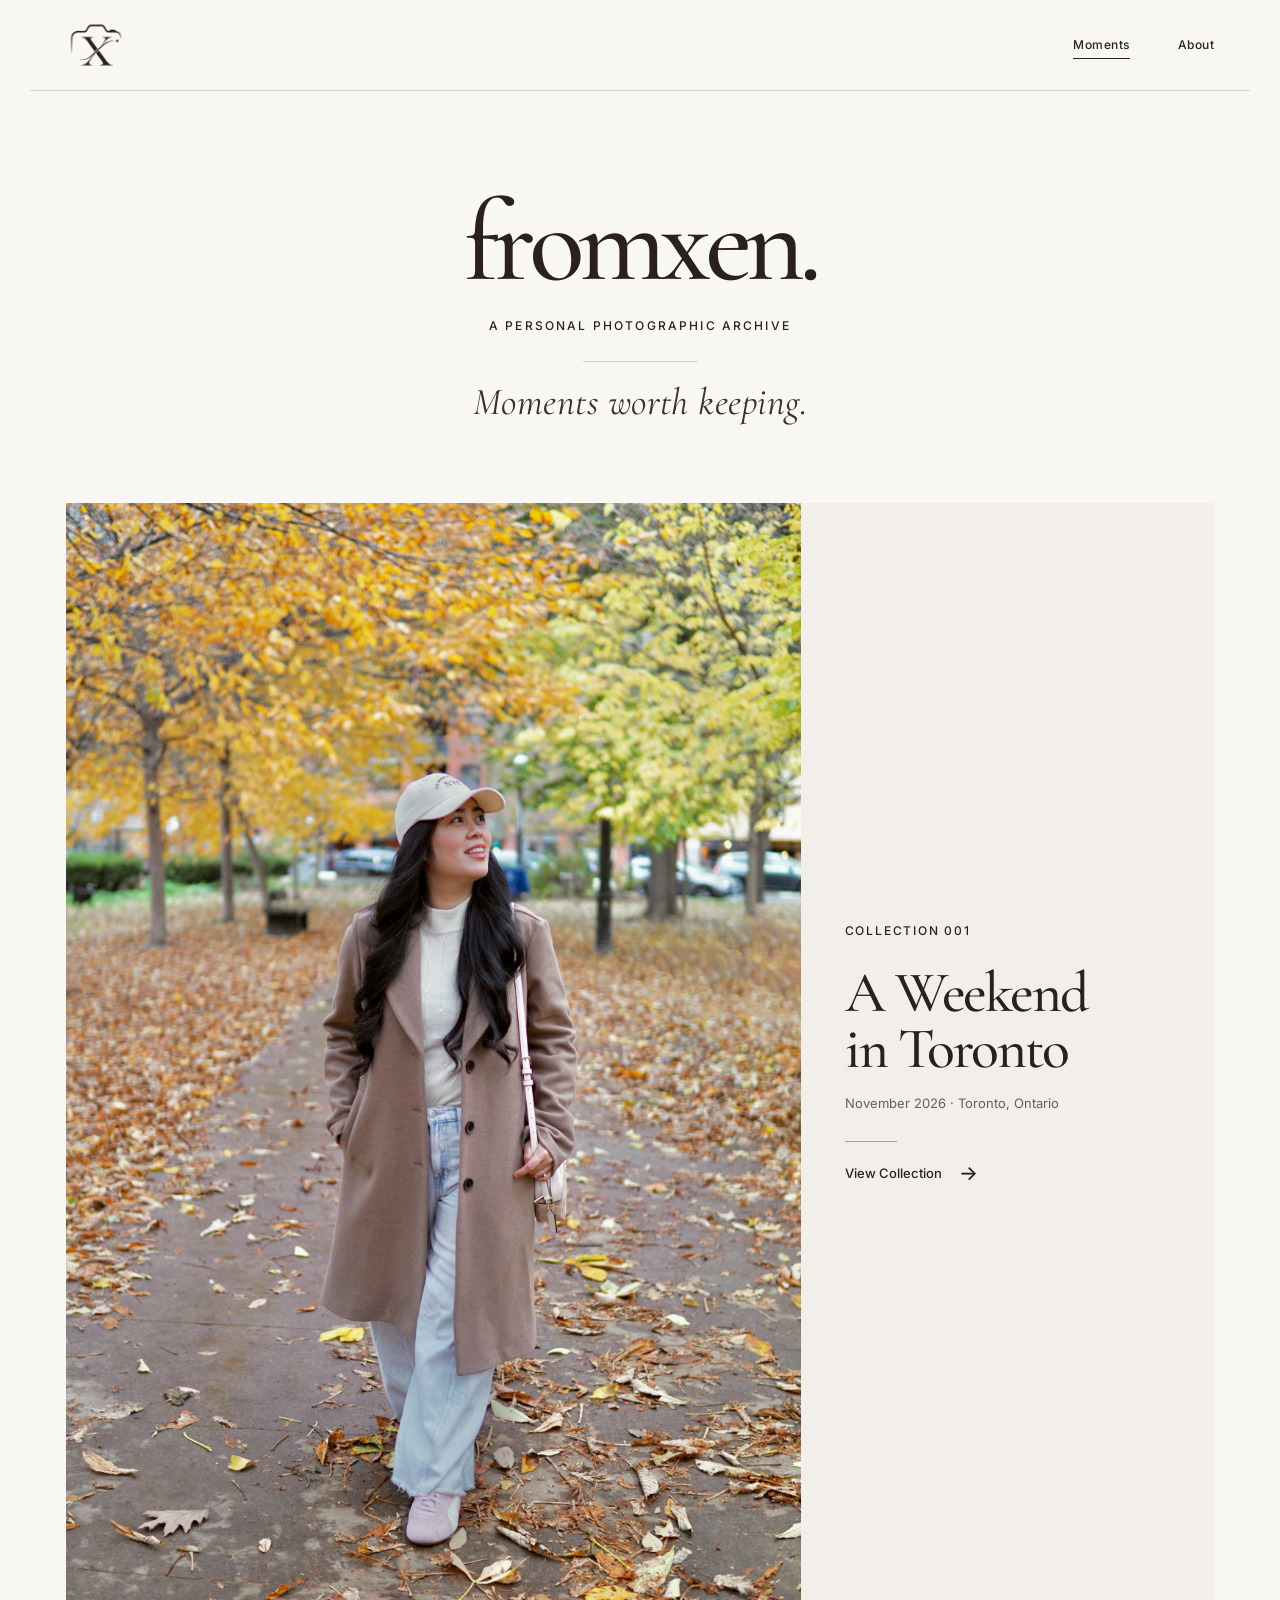
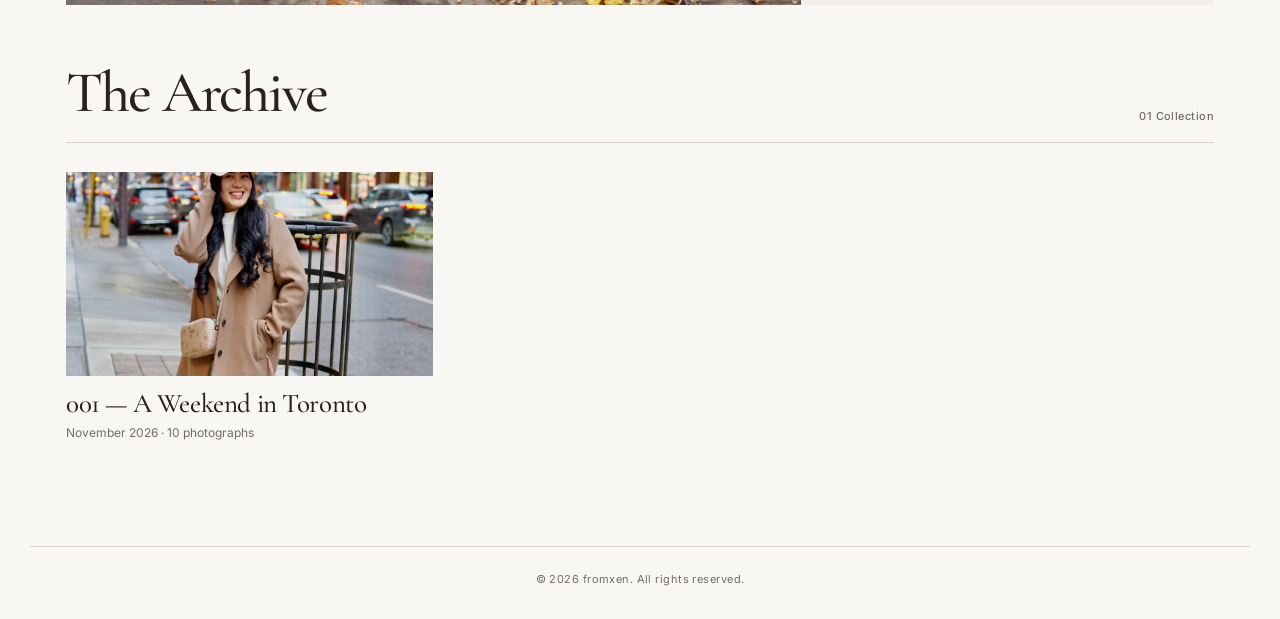
==== commit a052dc79: "Add files via upload" ====
--- a/index.html
+++ b/index.html
@@ -1,47 +1,67 @@
 <!doctype html>
-<html lang="en"><head><meta charset="utf-8"><meta name="viewport" content="width=device-width, initial-scale=1">
-<title>XEN. — A Collection of Moments</title>
-<meta name="description" content="A personal collection of people, places, and moments, all seen through my lens.">
-<link rel="icon" type="image/x-icon" href="favicon.ico?v=1">
+<html lang="en">
+<head>
+<meta charset="utf-8">
+<meta name="viewport" content="width=device-width, initial-scale=1">
+<meta name="theme-color" content="#f8f7f3">
+<title>fromxen. — Moments worth keeping.</title>
+<meta name="description" content="A personal photographic archive by Xen. People, places, and moments worth keeping.">
 <link rel="canonical" href="https://fromxen.github.io/">
+<link rel="icon" type="image/png" sizes="64x64" href="fromxen-favicon.png?v=2">
+<link rel="preconnect" href="https://fonts.googleapis.com">
+<link rel="preconnect" href="https://fonts.gstatic.com" crossorigin>
+<link href="https://fonts.googleapis.com/css2?family=Cormorant+Garamond:wght@400;500;600&family=Inter:wght@400;500;600&display=swap" rel="stylesheet">
+<link rel="stylesheet" href="styles.css?v=2">
 <meta property="og:type" content="website">
-<meta property="og:site_name" content="FromXen">
-<meta property="og:title" content="XEN. — A Collection of Moments">
-<meta property="og:description" content="A personal collection of photographs, places, and moments by Xen.">
+<meta property="og:site_name" content="fromxen.">
+<meta property="og:title" content="fromxen. — Moments worth keeping.">
+<meta property="og:description" content="A personal photographic archive by Xen. People, places, and moments worth keeping.">
 <meta property="og:url" content="https://fromxen.github.io/">
-<meta property="og:image" content="https://fromxen.github.io/photos/xen-portrait.jpeg">
-<meta property="og:image:secure_url" content="https://fromxen.github.io/photos/xen-portrait.jpeg">
-<meta property="og:image:alt" content="Portrait of Xen outdoors">
+<meta property="og:image" content="https://fromxen.github.io/photos/toronto-social.jpg">
 <meta name="twitter:card" content="summary_large_image">
-<meta name="twitter:image" content="https://fromxen.github.io/photos/xen-portrait.jpeg">
-<style>
-:root{--paper:#f8f7f3;--ink:#25241f;--muted:#756f67;--line:#dfdcd5;--soft:#ebe8e2}
-*{box-sizing:border-box}
-html{scroll-behavior:smooth}
-body{margin:0;background:var(--paper);color:var(--ink);font-family:Arial,Helvetica,sans-serif;-webkit-font-smoothing:antialiased}
-a{color:inherit}
-a:focus-visible{outline:2px solid var(--ink);outline-offset:5px}
-.site-header,.site-main,.site-footer{width:min(1110px,100%);margin-inline:auto;padding-inline:34px}
-.site-header{height:98px;display:flex;align-items:center;justify-content:space-between;border-bottom:1px solid var(--line)}
-.logo{font:700 33px/1 Georgia,'Times New Roman',serif;letter-spacing:-1.8px;text-decoration:none}
-.nav{display:flex;align-items:center;gap:34px}.nav a{text-decoration:none;text-transform:uppercase;font-size:11px;letter-spacing:1.7px;color:var(--muted);transition:color .2s}.nav a:hover,.nav a[aria-current=page]{color:var(--ink)}
-.eyebrow{font-size:10px;letter-spacing:2.4px;text-transform:uppercase;color:var(--muted);font-weight:600}
-.hero{padding:38px 0 42px;border-bottom:1px solid var(--line)}.hero h1,.page-head h1{font:normal clamp(34px,3.3vw,44px)/1.15 Georgia,'Times New Roman',serif;letter-spacing:-2.1px;margin:13px 0 15px;max-width:920px}.hero p{font:normal clamp(16px,1.85vw,19px)/1.8 Arial,Helvetica,sans-serif;color:#625e57;max-width:670px;margin:0}
-.section{padding:43px 0 95px}.section-head{display:flex;align-items:baseline;justify-content:space-between;gap:16px;margin-bottom:36px}.section-head h2{font:normal clamp(30px,3.1vw,39px)/1.15 Georgia,serif;letter-spacing:-1.4px;margin:12px 0 0}.archive-count{font-size:10px;color:var(--muted);letter-spacing:1.6px;text-transform:uppercase;white-space:nowrap}
-.album-grid{display:grid;grid-template-columns:repeat(3,minmax(0,1fr));gap:38px 22px}.album-card{text-decoration:none;display:block;min-width:0}.album-image{width:100%;aspect-ratio:4/3;overflow:hidden;background:var(--soft)}.album-image img{display:block;width:100%;height:100%;object-fit:cover;object-position:center 30%;transition:transform .4s ease,filter .4s ease}.album-card:hover .album-image img{transform:scale(1.018);filter:brightness(.98)}.album-topline{display:flex;justify-content:space-between;align-items:center;margin-top:17px;gap:12px}.album-number{font-size:10px;color:var(--muted);letter-spacing:1.7px}.album-arrow{color:var(--muted);font-size:19px;line-height:1}.album-card h3{font:normal clamp(21px,2.2vw,26px)/1.2 Georgia,serif;letter-spacing:-.4px;margin:6px 0 10px}.meta{font-size:10px;letter-spacing:1.05px;text-transform:uppercase;color:var(--muted);line-height:1.8}
-.site-footer{border-top:1px solid var(--line);padding-top:29px;padding-bottom:42px;display:flex;align-items:center;justify-content:space-between;gap:18px;color:var(--muted);font-size:11px;letter-spacing:.5px}.site-footer a{text-decoration:none;border-bottom:1px solid transparent;padding-bottom:2px}.site-footer a:hover{border-color:currentColor}
-.page-head{padding:83px 0 55px}.page-head h1{font-size:clamp(49px,6.5vw,78px);margin-bottom:0}.about-layout{display:grid;grid-template-columns:minmax(0,390px) minmax(0,1fr);gap:clamp(32px,7vw,93px);align-items:center;padding-bottom:105px}.portrait{width:100%;display:block;height:auto;object-fit:contain}.about-copy{max-width:490px}.about-copy p{font-size:16px;line-height:1.95;color:#514d47;margin:0 0 23px}.about-copy p:last-child{margin-bottom:0}
-.back-link{font-size:11px;letter-spacing:1px;text-decoration:none;color:var(--muted)}.back-link:hover{color:var(--ink)}.album-heading{padding:64px 0 48px}.album-heading .eyebrow{margin-top:39px}.album-heading h1{font:normal clamp(47px,6.4vw,78px)/1.1 Georgia,serif;letter-spacing:-2.7px;margin:17px 0 15px}.album-description{font-size:16px;line-height:1.8;color:#625e57;max-width:690px;margin:20px 0 0}.photo-grid{display:grid;grid-template-columns:repeat(2,minmax(0,1fr));gap:16px;padding:5px 0 100px}.photo-grid figure{margin:0;min-width:0}.photo-grid img{display:block;width:100%;height:auto;object-fit:contain}.gallery-bottom{border-top:1px solid var(--line);padding:28px 0 70px}
-@media(min-width:701px) and (max-width:900px){.album-grid{grid-template-columns:repeat(2,minmax(0,1fr))}}
-@media(max-width:700px){.site-header,.site-main,.site-footer{padding-inline:20px}.site-header{height:78px}.logo{font-size:29px}.nav{gap:22px}.nav a{font-size:10px;letter-spacing:1.4px}.hero{padding:27px 0 32px}.hero h1{font-size:clamp(28px,7.5vw,34px);letter-spacing:-1.25px;margin:12px 0 14px}.hero p{font-size:16px;line-height:1.75}.section{padding:35px 0 75px}.section-head{margin-bottom:26px}.section-head h2{font-size:30px}.archive-count{font-size:9px}.album-grid{grid-template-columns:1fr;gap:36px}.album-card h3{font-size:24px}.site-footer{align-items:flex-start;flex-direction:column;gap:13px;padding-bottom:34px}.page-head{padding:67px 0 37px}.page-head h1{letter-spacing:-2px}.about-layout{grid-template-columns:1fr;gap:34px;padding-bottom:76px}.portrait{max-width:410px}.about-copy p{font-size:15px}.album-heading{padding:42px 0 33px}.album-heading .eyebrow{margin-top:34px}.album-heading h1{letter-spacing:-1.7px}.album-description{font-size:15px}.photo-grid{grid-template-columns:minmax(0,1fr);gap:16px;padding-bottom:72px}.gallery-bottom{padding:23px 0 50px}}
-@media(prefers-reduced-motion:reduce){html{scroll-behavior:auto}.album-image img{transition:none}}
-</style>
-</head>
-<body><header class="site-header"><a class="logo" href="index.html" aria-label="FromXen homepage">XEN.</a><nav class="nav" aria-label="Main navigation"><a href="index.html#archive" aria-current="page">Moments</a><a href="about.html" >About</a></nav></header><main class="site-main">
-<section class="hero" aria-labelledby="intro-heading"><div class="eyebrow">FromXen / Photography</div><h1 id="intro-heading">The way I see it.</h1><p>A personal collection of people, places, and moments, all seen through my lens.</p></section>
-<section class="section" id="archive" aria-labelledby="archive-heading"><div class="section-head"><div><h2 id="archive-heading">The archive.</h2></div><span class="archive-count">01 Collection</span></div>
-<div class="album-grid">
-<!-- To add new collections later, copy one album-card element and update its link, photo, title, date and location. -->
-<a class="album-card" href="toronto.html" aria-label="Open A Weekend in Toronto album"><div class="album-image"><img src="photos/collection-001/Photo%205.jpg" alt="Cover photograph for A Weekend in Toronto" loading="lazy" decoding="async"></div><div class="album-topline"><span class="album-number">001 / COLLECTION</span><span class="album-arrow" aria-hidden="true">↗</span></div><h3>A Weekend in Toronto</h3><div class="meta">Toronto, Ontario · November 7, 2026 · 10 photos</div></a>
-</div></section>
-</main><footer class="site-footer"><span>© 2026 FROMXEN</span><a href="https://www.instagram.com/xenfams/" target="_blank" rel="noopener noreferrer">INSTAGRAM ↗</a></footer></body></html>+<meta name="twitter:image" content="https://fromxen.github.io/photos/toronto-social.jpg">
+</head><body>
+<header class="site-header">
+  <a class="brand-icon" href="index.html" aria-label="fromxen. home"><img src="fromxen-logo-B-web.png" width="68" height="68" alt="fromxen. X and camera monogram"></a>
+  <nav class="navigation" aria-label="Main navigation">
+    <a href="index.html#archive" aria-current="page">Moments</a>
+    <a href="about.html">About</a>
+  </nav>
+</header>
+<main class="site-main">
+  <section class="hero" aria-labelledby="intro-heading">
+    <h1 id="intro-heading">fromxen.</h1>
+    <div class="eyebrow">A Personal Photographic Archive</div>
+    <div class="hero-rule" aria-hidden="true"></div>
+    <p class="hero-tagline">Moments worth keeping.</p>
+  </section>
+  <section class="featured" aria-labelledby="featured-heading">
+    <a class="featured-image" href="toronto.html" aria-label="View A Weekend in Toronto photo collection">
+      <img src="photos/collection-001/Photo%205.jpg" alt="Autumn portrait from A Weekend in Toronto" fetchpriority="high" decoding="async">
+    </a>
+    <div class="featured-copy">
+      <div class="eyebrow">Collection 001</div>
+      <h2 id="featured-heading">A Weekend<br>in Toronto</h2>
+      <p class="featured-meta">November 2026 · Toronto, Ontario</p>
+      <div class="feature-rule" aria-hidden="true"></div>
+      <a class="text-link" href="toronto.html">View Collection <span aria-hidden="true">→</span></a>
+    </div>
+  </section>
+  <section id="archive" class="archive" aria-labelledby="archive-title">
+    <div class="section-head">
+      <h2 id="archive-title">The Archive</h2>
+      <span class="collection-count">01 Collection</span>
+    </div>
+    <div class="album-grid">
+      <!-- Add more album-card elements below as new collections are published. -->
+      <a href="toronto.html" class="album-card" aria-label="Open collection 001, A Weekend in Toronto">
+        <div class="album-image"><img src="photos/collection-001/Photo%201.jpg" alt="Photograph from A Weekend in Toronto collection" loading="lazy" decoding="async"></div>
+        <h3>001 — A Weekend in Toronto</h3>
+        <div class="meta">November 2026 · 10 photographs</div>
+      </a>
+    </div>
+  </section>
+</main>
+<footer class="site-footer"><p>© 2026 fromxen. All rights reserved.</p></footer>
+</body>
+</html>
--- a/styles.css
+++ b/styles.css
@@ -0,0 +1,116 @@
+/* fromxen. — refined editorial photography archive */
+:root {
+  --paper:#f8f7f3;
+  --ink:#2a211c;
+  --muted:#736d66;
+  --line:#d9d3ca;
+  --panel:#f2efea;
+  --serif:'Cormorant Garamond', Georgia, 'Times New Roman', serif;
+  --sans:Inter, Arial, Helvetica, sans-serif;
+}
+*{box-sizing:border-box}
+html{scroll-behavior:smooth}
+body{margin:0;background:var(--paper);color:var(--ink);font-family:var(--sans);font-size:15px;-webkit-font-smoothing:antialiased}
+a{color:inherit}
+a:focus-visible{outline:2px solid var(--ink);outline-offset:5px}
+img{max-width:100%}
+.site-header,.site-main,.site-footer{width:min(1220px,100%);margin-inline:auto;padding-inline:clamp(20px,3vw,36px)}
+.site-header{height:91px;display:flex;align-items:center;justify-content:space-between;border-bottom:1px solid var(--line)}
+.brand-icon{display:flex;align-items:center;width:66px;height:66px;text-decoration:none}
+.brand-icon img{height:60px;width:60px;object-fit:contain;transition:transform .2s}
+.brand-icon:hover img{transform:scale(1.035)}
+.navigation{display:flex;align-items:center;gap:clamp(22px,4vw,48px)}
+.navigation a{position:relative;font:500 12px/1.5 var(--sans);letter-spacing:.04em;text-decoration:none;padding:8px 0}
+.navigation a::after{content:'';position:absolute;left:0;right:0;bottom:3px;height:1px;background:var(--ink);transform:scaleX(0);transform-origin:center;transition:transform .2s}
+.navigation a:hover::after,.navigation a[aria-current="page"]::after{transform:scaleX(1)}
+/* Homepage introduction */
+.hero{text-align:center;padding:clamp(59px,7.8vw,100px) 0 clamp(52px,6vw,76px)}
+.hero h1{font:500 clamp(70px,9vw,119px)/.9 var(--serif);letter-spacing:-.055em;margin:0 0 20px}
+.eyebrow{font:500 clamp(10px,1.1vw,12px)/1.75 var(--sans);letter-spacing:.15em;color:var(--muted);text-transform:uppercase}
+.hero .eyebrow{letter-spacing:.18em;color:var(--ink)}
+.hero-rule{width:115px;height:1px;background:var(--line);margin:25px auto 16px}
+.hero-tagline{font:italic 400 clamp(24px,3vw,38px)/1.3 var(--serif);letter-spacing:.012em;margin:0;color:#3c3028}
+/* One real featured collection, preserved from the user's archive */
+.featured{display:grid;grid-template-columns:minmax(0,1.78fr) minmax(290px,1fr);background:var(--panel);align-items:stretch;min-height:365px}
+.featured-image{min-height:365px;overflow:hidden;background:#e5dfd5;display:block}
+.featured-image img{display:block;width:100%;height:100%;object-fit:cover;object-position:center 39%;transition:transform .5s ease}
+.featured-image:hover img{transform:scale(1.015)}
+.featured-copy{display:flex;flex-direction:column;justify-content:center;align-items:flex-start;padding:clamp(30px,3.4vw,55px)}
+.featured-copy .eyebrow{color:var(--ink)}
+.featured-copy h2{font:500 clamp(40px,4.5vw,66px)/.98 var(--serif);letter-spacing:-.035em;margin:24px 0 14px;max-width:360px}
+.featured-meta{font:400 13px/1.8 var(--sans);color:#655f59;margin:0}
+.feature-rule{width:52px;height:1px;background:#a89f94;margin:26px 0 21px}
+.text-link{font:500 13px/1.5 var(--sans);text-decoration:none;border-bottom:1px solid transparent;display:inline-flex;align-items:center;gap:17px;padding-bottom:4px;transition:border-color .2s,gap .2s}
+.text-link:hover{gap:22px;border-color:currentColor}
+.text-link span{font-size:20px;line-height:1}
+/* Archive: one card today, space for future collections */
+.archive{padding:58px 0 103px}
+.section-head{display:flex;justify-content:space-between;align-items:end;border-bottom:1px solid var(--line);padding-bottom:18px;margin-bottom:29px;gap:20px}
+.section-head h2{font:500 clamp(39px,4.6vw,58px)/1.05 var(--serif);letter-spacing:-.035em;margin:0}
+.collection-count{font:500 11px/1.5 var(--sans);color:var(--muted);letter-spacing:.04em}
+.album-grid{display:grid;grid-template-columns:repeat(3,minmax(0,1fr));gap:24px}
+.album-card{text-decoration:none;display:block;min-width:0}
+.album-image{background:#eae5dc;aspect-ratio:1.8/1;overflow:hidden}
+.album-image img{display:block;width:100%;height:100%;object-fit:cover;object-position:center 42%;transition:transform .45s ease}
+.album-card:hover img{transform:scale(1.025)}
+.album-card h3{font:500 clamp(23px,2.3vw,27px)/1.2 var(--serif);margin:12px 0 3px;letter-spacing:-.015em}
+.album-card .meta{font:400 12px/1.65 var(--sans);color:var(--muted)}
+/* Page variants */
+.page-head{padding:75px 0 39px}
+.page-head h1,.album-heading h1{font:500 clamp(56px,7.5vw,94px)/1 var(--serif);letter-spacing:-.045em;margin:14px 0 10px}
+.about-layout{display:grid;grid-template-columns:minmax(0,390px) minmax(0,1fr);gap:clamp(30px,7vw,93px);align-items:center;padding-bottom:110px}
+.portrait{width:100%;height:auto;display:block;object-fit:cover}
+.about-copy{max-width:490px}
+.about-copy p{font:400 16px/1.95 var(--sans);margin:0 0 23px;color:#514b45}
+.about-copy p:last-child{margin-bottom:0}
+.back-link{font:400 12px/1.6 var(--sans);color:var(--muted);text-decoration:none}
+.back-link:hover{color:var(--ink)}
+.album-heading{padding:55px 0 42px}
+.album-heading .eyebrow{margin-top:34px}
+.album-heading .meta{font:400 12px/1.8 var(--sans);color:var(--muted)}
+.album-description{max-width:690px;font:400 15px/1.85 var(--sans);color:#5b554e;margin:20px 0 0}
+.photo-grid{display:grid;grid-template-columns:repeat(2,minmax(0,1fr));gap:16px;padding:5px 0 80px}
+.photo-grid figure{margin:0;min-width:0}
+.photo-grid img{display:block;width:100%;height:auto;object-fit:contain}
+.gallery-bottom{border-top:1px solid var(--line);padding:25px 0 65px}
+.site-footer{border-top:1px solid var(--line);text-align:center;padding-top:23px;padding-bottom:30px}
+.site-footer p{margin:0;font:400 11px/1.7 var(--sans);color:var(--muted);letter-spacing:.04em}
+@media(max-width:830px){
+  .featured{grid-template-columns:1fr 1fr;min-height:300px}
+  .featured-image{min-height:300px}
+  .featured-copy{padding:29px}
+  .featured-copy h2{font-size:clamp(38px,5vw,52px)}
+  .album-grid{grid-template-columns:repeat(2,minmax(0,1fr))}
+}
+@media(max-width:640px){
+ .site-header{height:74px}
+ .brand-icon{width:50px;height:55px}
+ .brand-icon img{width:49px;height:49px}
+ .navigation{gap:26px}
+ .navigation a{font-size:11px}
+ .hero{padding:72px 0 63px}
+ .hero h1{font-size:clamp(64px,15.5vw,89px);margin-bottom:18px}
+ .hero .eyebrow{font-size:9px;letter-spacing:.10em}
+ .hero-rule{margin:20px auto 13px;width:75px}
+ .hero-tagline{font-size:clamp(23px,6vw,31px)}
+ .featured{display:flex;flex-direction:column}
+ .featured-image{min-height:0;aspect-ratio:4/3}
+ .featured-copy{padding:29px 26px 33px}
+ .featured-copy h2{font-size:48px;max-width:none;margin:12px 0 11px}
+ .feature-rule{margin:20px 0 17px}
+ .archive{padding:51px 0 75px}
+ .section-head h2{font-size:42px}
+ .album-grid{grid-template-columns:1fr;gap:32px}
+ .album-card h3{font-size:27px}
+ .album-image{aspect-ratio:1.6/1}
+ .page-head{padding:57px 0 30px}
+ .page-head h1,.album-heading h1{font-size:clamp(49px,12vw,65px)}
+ .about-layout{grid-template-columns:1fr;gap:28px;padding-bottom:75px}
+ .portrait{max-width:400px}
+ .about-copy p{font-size:15px}
+ .album-heading{padding:37px 0 32px}
+ .album-heading .eyebrow{margin-top:26px}
+ .photo-grid{grid-template-columns:1fr;gap:16px;padding-bottom:70px}
+ .gallery-bottom{padding:23px 0 45px}
+}
+@media(prefers-reduced-motion:reduce){html{scroll-behavior:auto} *,*::before,*::after{transition:none!important}}
